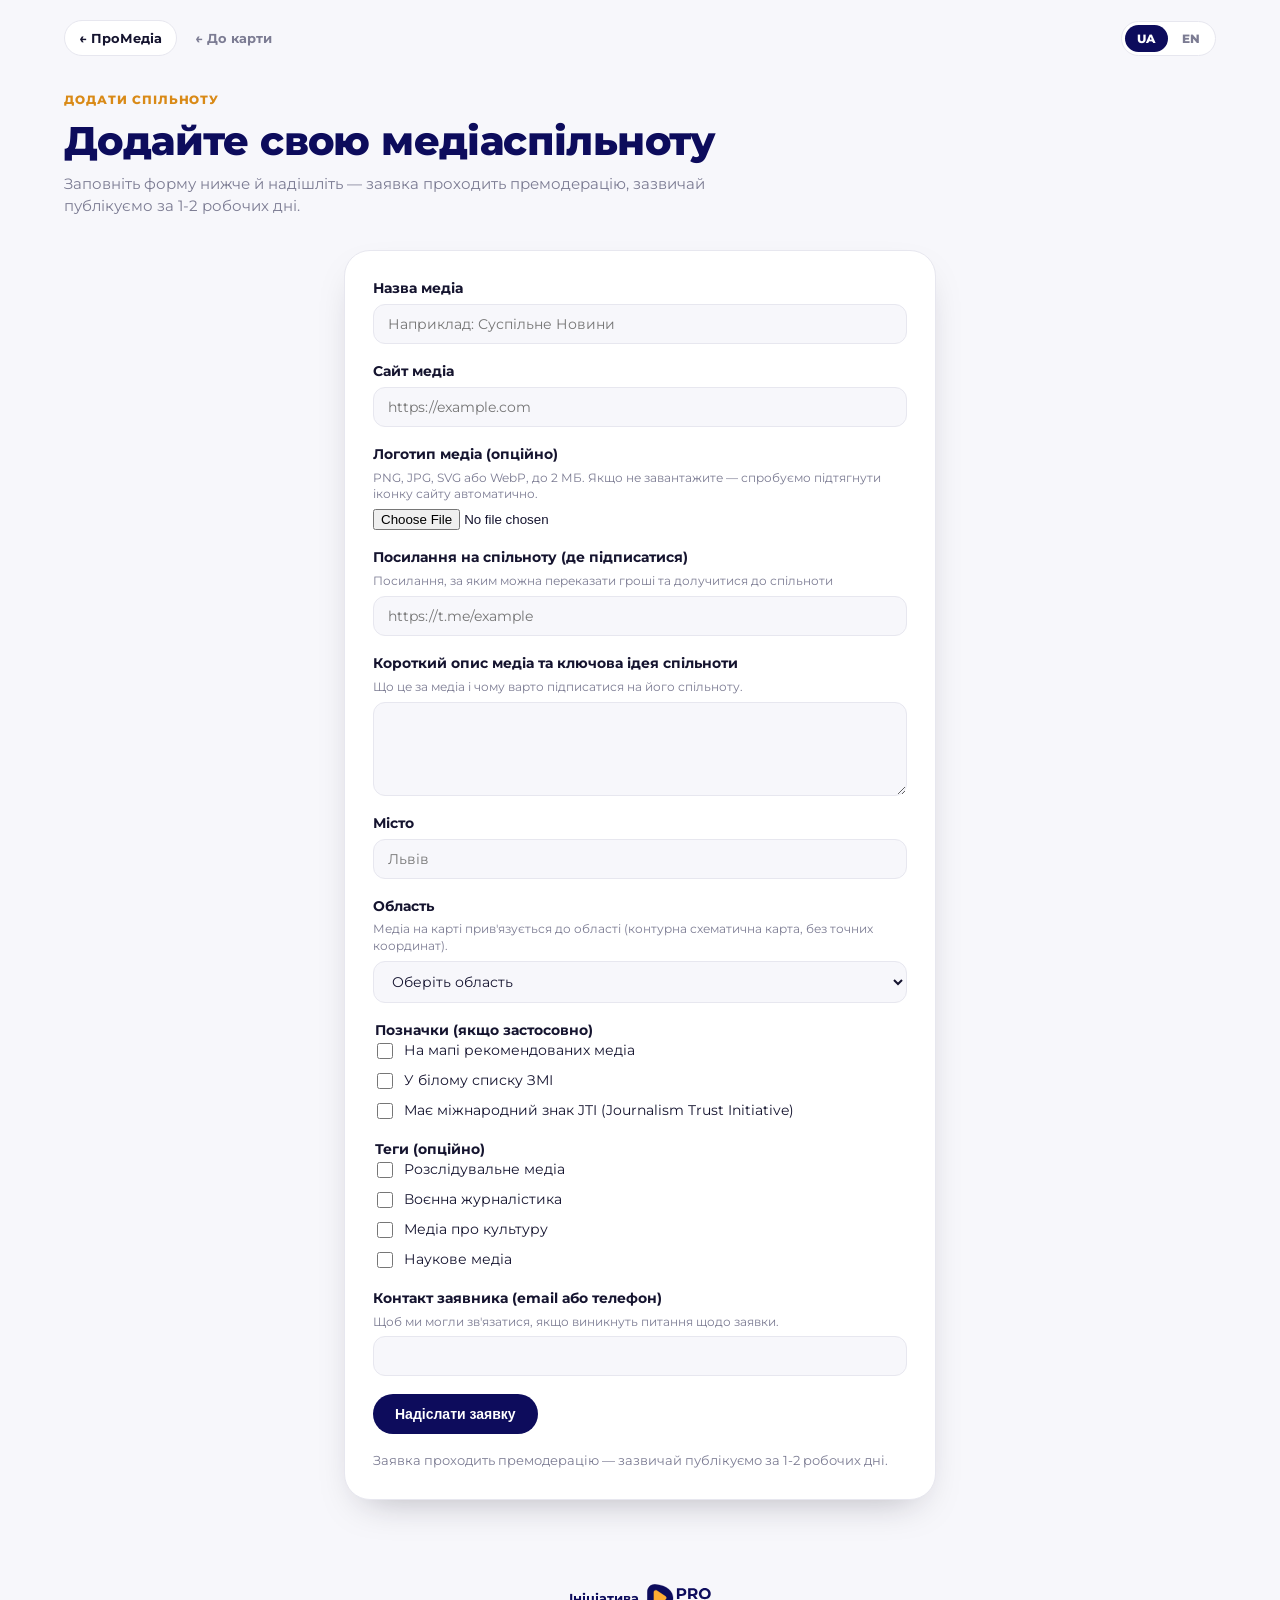
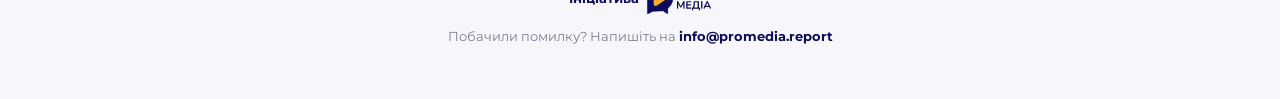
==== add/index.html @ c6864845 "Проставити «Зареєстроване» для 42 медіа й показати реєстраційні дані Звірка з файлом реєстру НРада с" ====
<!doctype html>
<html lang="uk">
<head>
<meta charset="utf-8" />
<meta name="viewport" content="width=device-width, initial-scale=1" />
<title data-i18n="addForm.title">Додайте свою медіаспільноту | ПроМедіа</title>
<meta name="description" content="Додайте медіаспільноту до каталогу медіаспільнот України." data-i18n-content="addForm.title" />
<meta property="og:type" content="website" />
<meta property="og:site_name" content="ПроМедіа" />
<meta property="og:url" content="https://communities.promedia.report/add/" />
<meta property="og:title" content="Додайте свою медіаспільноту | ПроМедіа" data-i18n-content="addForm.title" />
<meta property="og:description" content="Додайте медіаспільноту до каталогу медіаспільнот України." data-i18n-content="addForm.title" />
<meta property="og:image" content="https://communities.promedia.report/img/og-share.png" />
<meta property="og:image:width" content="1200" />
<meta property="og:image:height" content="630" />
<meta name="twitter:card" content="summary_large_image" />
<meta name="twitter:title" content="Додайте свою медіаспільноту | ПроМедіа" data-i18n-content="addForm.title" />
<meta name="twitter:image" content="https://communities.promedia.report/img/og-share.png" />
<link rel="icon" href="../favicon.svg" type="image/svg+xml" />
<link rel="stylesheet" href="../css/style.css?v=20260915b-registry" />
<!-- Google tag (gtag.js) -->
<script async src="https://www.googletagmanager.com/gtag/js?id=G-D8TM22QR9R"></script>
<script>
  window.dataLayer = window.dataLayer || [];
  function gtag(){dataLayer.push(arguments);}
  gtag('js', new Date());
  gtag('config', 'G-D8TM22QR9R');
</script>
</head>
<body>

<div class="utility-bar">
  <a class="home-btn" href="https://promedia.report" data-i18n="nav.promedia">← ПроМедіа</a>
  <a class="nav-link" href="../" data-i18n="addForm.backToMap">← До карти</a>
  <div class="lang-toggle" id="lang-toggle" role="group" aria-label="Language / Мова">
    <button class="lang-btn" data-lang="uk" type="button">UA</button>
    <button class="lang-btn" data-lang="en" type="button">EN</button>
  </div>
</div>

<section class="hero" id="top">
  <div class="eyebrow" data-i18n="addForm.eyebrow">Додати спільноту</div>
  <h1 data-i18n="addForm.title">Додайте свою медіаспільноту</h1>
  <p class="lede" data-i18n="addForm.lede">
    Заповніть форму нижче й надішліть — заявка проходить премодерацію, зазвичай публікуємо за 1-2 робочих дні.
  </p>
</section>

<section class="form-section">
  <form class="community-form" id="community-form" novalidate>

    <label class="form-field">
      <span data-i18n="addForm.name.label">Назва медіа</span>
      <input type="text" id="f-name" data-i18n-placeholder="addForm.name.placeholder" placeholder="Наприклад: Суспільне Новини" required />
    </label>

    <label class="form-field">
      <span data-i18n="addForm.website.label">Сайт медіа</span>
      <input type="url" id="f-website" data-i18n-placeholder="addForm.website.placeholder" placeholder="https://example.com" required />
    </label>

    <label class="form-field">
      <span data-i18n="addForm.logo.label">Логотип медіа (опційно)</span>
      <small data-i18n="addForm.logo.hint">PNG, JPG, SVG або WebP, до 2 МБ. Якщо не завантажите — спробуємо підтягнути іконку сайту автоматично.</small>
      <input type="file" id="f-logo" accept="image/png,image/jpeg,image/svg+xml,image/webp" />
    </label>

    <label class="form-field">
      <span data-i18n="addForm.communityUrl.label">Посилання на спільноту (де підписатися)</span>
      <small data-i18n="addForm.communityUrl.hint">Посилання, за яким можна переказати гроші та долучитися до спільноти</small>
      <input type="url" id="f-community-url" data-i18n-placeholder="addForm.communityUrl.placeholder" placeholder="https://t.me/example" required />
    </label>

    <label class="form-field">
      <span data-i18n="addForm.description.label">Короткий опис медіа та ключова ідея спільноти</span>
      <small data-i18n="addForm.description.hint">Що це за медіа і чому варто підписатися на його спільноту.</small>
      <textarea id="f-description" rows="4" required></textarea>
    </label>

    <label class="form-field">
      <span data-i18n="addForm.city.label">Місто</span>
      <input type="text" id="f-city" data-i18n-placeholder="addForm.city.placeholder" placeholder="Львів" required />
    </label>

    <label class="form-field">
      <span data-i18n="addForm.region.label">Область</span>
      <small data-i18n="addForm.region.hint">Медіа на карті прив'язується до області (контурна схематична карта, без точних координат).</small>
      <select class="select-input" id="f-region" required>
        <option value="" data-i18n="addForm.region.placeholder">Оберіть область</option>
      </select>
    </label>

    <fieldset class="form-field checkbox-group">
      <legend data-i18n="addForm.badgesLabel">Позначки (якщо застосовно)</legend>
      <label><input type="checkbox" id="f-badge-recommended" /> <span data-i18n="addForm.badgeRecommended">На мапі рекомендованих медіа</span></label>
      <label><input type="checkbox" id="f-badge-whitelist" /> <span data-i18n="addForm.badgeWhitelist">У білому списку ЗМІ</span></label>
      <label><input type="checkbox" id="f-badge-jti" /> <span data-i18n="addForm.badgeJti">Має міжнародний знак JTI (Journalism Trust Initiative)</span></label>
    </fieldset>

    <fieldset class="form-field checkbox-group">
      <legend data-i18n="addForm.tagsLabel">Теги (опційно)</legend>
      <label><input type="checkbox" id="f-tag-investigative" /> <span data-i18n="addForm.tagInvestigative">Розслідувальне медіа</span></label>
      <label><input type="checkbox" id="f-tag-war" /> <span data-i18n="addForm.tagWarJournalism">Воєнна журналістика</span></label>
      <label><input type="checkbox" id="f-tag-culture" /> <span data-i18n="addForm.tagCulture">Медіа про культуру</span></label>
      <label><input type="checkbox" id="f-tag-science" /> <span data-i18n="addForm.tagScience">Наукове медіа</span></label>
    </fieldset>

    <label class="form-field">
      <span data-i18n="addForm.contact.label">Контакт заявника (email або телефон)</span>
      <small data-i18n="addForm.contact.hint">Щоб ми могли зв'язатися, якщо виникнуть питання щодо заявки.</small>
      <input type="text" id="f-contact" />
    </label>

    <div class="honeypot-field" aria-hidden="true">
      <label>Company<input type="text" id="f-company" name="company" tabindex="-1" autocomplete="off" /></label>
    </div>

    <p class="form-error" id="form-error" data-i18n="addForm.requiredError" hidden>Заповніть, будь ласка, усі обов'язкові поля.</p>
    <p class="form-success" id="form-success" data-i18n="addForm.success" hidden>Дякуємо! Заявку надіслано, вона на розгляді модератора.</p>

    <button class="add-btn submit-btn" type="submit" id="submit-btn" data-i18n="addForm.submit">Надіслати заявку</button>
    <p class="form-note" data-i18n="addForm.note">Заявка проходить премодерацію — зазвичай публікуємо за 1-2 робочих дні.</p>
  </form>
</section>

<footer class="site-footer">
  <a class="footer-brand" href="https://promedia.report" target="_blank" rel="noopener">
    <span data-i18n="footer.initiative">Ініціатива</span>
    <img src="../img/promedia-wordmark.svg" alt="ГО «ПроМедіа»" class="footer-logo" data-i18n-alt="footer.wordmarkAlt" />
  </a>
  <p data-i18n-html="footer.reportErrorHtml">Побачили помилку? Напишіть на <a href="mailto:info@promedia.report">info@promedia.report</a></p>
</footer>

<script src="../js/i18n.js?v=20260915b-registry"></script>
<script src="../js/add-form.js"></script>
<script defer src="https://news.promedia.report/js/promedia-memorial-popup.js"></script>
</body>
</html>
---- css/style.css ----
@import url("https://fonts.googleapis.com/css2?family=Montserrat:ital,wght@0,400;0,500;0,600;0,700;0,800;1,400&family=Playfair+Display:ital,wght@0,500;0,600;0,700;0,900;1,600&display=swap");

:root {
  --ink: #0d0c5c;
  --ink-soft: #201e78;
  --paper: #f7f7fb;
  --card: #ffffff;
  --accent: #ffac33;
  --accent-dark: #d98a17;
  --accent-tint: #fff2dd;
  --text: #15142f;
  --muted: #7c7c93;
  --border: #e7e7ef;
  --green: #1c9a56;
  --green-tint: #e7f7ee;
  --blue: #2564c9;
  --blue-tint: #e8f0fd;
  --purple: #7a3fc9;
  --purple-tint: #f1e8fd;
  --teal: #0d8f8a;
  --teal-tint: #e2f5f4;
  --radius-lg: 26px;
  --radius-md: 18px;
  --radius-sm: 12px;
  --radius-pill: 999px;
  --shadow: 0 16px 40px -20px rgba(23, 19, 33, 0.35);
  --shadow-sm: 0 6px 18px -10px rgba(23, 19, 33, 0.22);
  --serif: "Playfair Display", Georgia, serif;
  --sans: "Montserrat", system-ui, -apple-system, "Segoe UI", sans-serif;
}

* { box-sizing: border-box; }

html, body {
  margin: 0;
  padding: 0;
  scroll-behavior: smooth;
}

body {
  background: var(--paper);
  color: var(--text);
  font-family: var(--sans);
  -webkit-font-smoothing: antialiased;
  line-height: 1.4;
}

a { color: inherit; }

/* ---------- utility bar ---------- */

.utility-bar {
  max-width: 1200px;
  margin: 0 auto;
  padding: 20px 24px 0;
  display: flex;
  align-items: center;
  gap: 14px;
  flex-wrap: wrap;
}

.home-btn {
  display: inline-flex;
  align-items: center;
  gap: 7px;
  border: 1.5px solid var(--border);
  background: var(--card);
  color: var(--text);
  text-decoration: none;
  font-weight: 700;
  font-size: 13px;
  padding: 8px 14px;
  border-radius: var(--radius-pill);
  transition: border-color .15s, color .15s;
}

.home-btn:hover { border-color: var(--ink); color: var(--ink); }

.add-btn {
  display: inline-flex;
  align-items: center;
  gap: 7px;
  border: none;
  background: var(--ink);
  color: #fff;
  text-decoration: none;
  font-weight: 700;
  font-size: 13px;
  padding: 9px 16px;
  border-radius: var(--radius-pill);
  transition: background .15s;
}

.add-btn:hover { background: var(--ink-soft); }

.nav-link {
  color: var(--muted);
  text-decoration: none;
  font-weight: 700;
  font-size: 13px;
  padding: 8px 4px;
  border-bottom: 1.5px solid transparent;
  transition: color .15s, border-color .15s;
}

.nav-link:hover { color: var(--ink); border-color: var(--ink); }

.lang-toggle {
  display: inline-flex;
  gap: 2px;
  background: var(--card);
  border: 1.5px solid var(--border);
  border-radius: var(--radius-pill);
  padding: 3px;
  margin-left: auto;
}

.lang-btn {
  border: none;
  background: transparent;
  color: var(--muted);
  font-family: inherit;
  font-weight: 800;
  font-size: 12px;
  letter-spacing: 0.02em;
  padding: 6px 12px;
  border-radius: var(--radius-pill);
  cursor: pointer;
  transition: background .15s, color .15s;
}

.lang-btn.active { background: var(--ink); color: #fff; }

.lang-btn:not(.active):hover { color: var(--ink); }

/* ---------- hero ---------- */

.hero {
  max-width: 1200px;
  margin: 0 auto;
  padding: 36px 24px 8px;
}

.eyebrow {
  font-size: 12px;
  font-weight: 800;
  letter-spacing: 0.08em;
  text-transform: uppercase;
  color: var(--accent-dark);
  margin-bottom: 10px;
}

h1 {
  font-family: var(--sans);
  font-size: clamp(28px, 4vw, 40px);
  font-weight: 800;
  line-height: 1.1;
  letter-spacing: -0.015em;
  color: var(--ink);
  margin: 0 0 10px;
}

.lede {
  max-width: 720px;
  color: var(--muted);
  font-size: 15px;
  line-height: 1.5;
  margin: 0;
}

.hero-stat {
  display: inline-block;
  margin: 14px 0 0;
  padding: 6px 14px;
  border-radius: 999px;
  background: var(--accent-tint);
  color: var(--accent-dark);
  font-size: 13px;
  font-weight: 700;
}

.badge-legend {
  display: flex;
  flex-wrap: wrap;
  gap: 6px 16px;
  margin: 10px 0 0;
}

.legend-item {
  display: inline-flex;
  align-items: center;
  gap: 2px;
  font-size: 12px;
  color: var(--muted);
}

.legend-filter-btn {
  display: inline-flex;
  align-items: center;
  gap: 5px;
  font: inherit;
  font-size: 12px;
  color: inherit;
  background: none;
  border: none;
  padding: 3px 8px;
  border-radius: var(--radius-pill);
  cursor: pointer;
}

.legend-filter-btn:hover {
  background: var(--border);
}

.legend-filter-btn.active {
  background: var(--accent-tint);
  color: var(--accent-dark);
  font-weight: 700;
}

.legend-external {
  color: var(--muted);
  text-decoration: none;
  font-size: 11px;
  padding: 2px;
}

.legend-external:hover {
  color: var(--ink);
}

.legend-emoji {
  font-size: 14px;
}

/* ---------- explainer / FAQ ---------- */

.explainer {
  max-width: 1200px;
  margin: 32px auto 40px;
  padding: 0 24px;
}

.explainer h2 {
  font-family: var(--serif);
  font-weight: 700;
  font-size: 24px;
  color: var(--ink);
  margin: 0 0 16px;
}

.faq-list {
  display: flex;
  flex-direction: column;
  gap: 10px;
}

.faq-item {
  background: var(--card);
  border: 1.5px solid var(--border);
  border-radius: var(--radius-md);
  padding: 4px 20px;
}

.faq-item summary {
  padding: 14px 0;
  font-weight: 700;
  font-size: 14.5px;
  color: var(--text);
  cursor: pointer;
  list-style: none;
  display: flex;
  align-items: center;
  justify-content: space-between;
  gap: 12px;
}

.faq-item summary::-webkit-details-marker { display: none; }

.faq-item summary::after {
  content: "+";
  flex: 0 0 auto;
  font-size: 20px;
  font-weight: 400;
  color: var(--muted);
  transition: transform .15s;
}

.faq-item[open] summary::after { content: "−"; }

.faq-item summary:hover { color: var(--ink); }

.faq-item div {
  padding: 0 0 16px;
  color: var(--muted);
  font-size: 13.5px;
  line-height: 1.6;
}

.faq-item div a { color: var(--ink); text-decoration: underline; }

.faq-cta {
  display: inline-flex;
  margin: 0 0 16px;
  font-size: 12.5px;
  padding: 8px 16px;
}

/* ---------- community analysis tool ---------- */

.analysis-tool {
  max-width: 1200px;
  margin: 32px auto 0;
  padding: 0 24px;
}

.analysis-card {
  background: var(--card);
  border: 1.5px solid var(--border);
  border-radius: var(--radius-lg);
  box-shadow: var(--shadow);
  padding: 28px;
}

.analysis-head {
  display: flex;
  align-items: flex-start;
  justify-content: space-between;
  gap: 24px;
  margin-bottom: 22px;
}

.analysis-head h2 {
  font-family: var(--serif);
  font-weight: 700;
  font-size: 26px;
  color: var(--ink);
  margin: 0 0 8px;
}

.analysis-head p {
  max-width: 680px;
  color: var(--muted);
  font-size: 14px;
  line-height: 1.55;
  margin: 0;
}

.analysis-logo {
  flex: 0 0 auto;
  width: 148px;
  max-width: 30%;
  height: auto;
}

.analysis-form {
  display: flex;
  flex-direction: column;
  gap: 18px;
}

.analysis-grid {
  display: grid;
  grid-template-columns: 1fr;
  gap: 14px;
}

.analysis-field,
.analysis-question {
  display: flex;
  flex-direction: column;
  gap: 7px;
}

.analysis-field > span,
.analysis-question-text {
  font-weight: 700;
  color: var(--text);
}

.analysis-field > span {
  font-size: 13.5px;
}

.analysis-field input,
.analysis-question textarea {
  width: 100%;
  border: 1.5px solid var(--border);
  background: var(--paper);
  border-radius: var(--radius-sm);
  padding: 11px 14px;
  font-family: inherit;
  font-size: 14px;
  color: var(--text);
}

.analysis-field input:focus,
.analysis-question textarea:focus {
  outline: 2px solid var(--ink);
  outline-offset: 1px;
}

.analysis-question-list {
  display: grid;
  grid-template-columns: repeat(2, minmax(0, 1fr));
  gap: 14px;
}

.analysis-question {
  position: relative;
  min-width: 0;
  border: 1.5px solid var(--border);
  border-radius: var(--radius-md);
  padding: 18px;
  background: #fff;
}

.analysis-question-number {
  width: 28px;
  height: 28px;
  display: inline-flex;
  align-items: center;
  justify-content: center;
  background: var(--accent);
  color: var(--ink);
  border-radius: 50%;
  font-size: 13px;
  font-weight: 800;
}

.analysis-question-text {
  font-size: 13.5px;
  line-height: 1.45;
}

.analysis-question textarea {
  min-height: 130px;
  resize: vertical;
  line-height: 1.55;
}

.analysis-actions {
  display: flex;
  gap: 10px;
  flex-wrap: wrap;
  align-items: center;
}

.analysis-actions button {
  cursor: pointer;
  font-family: inherit;
}

.analysis-action {
  margin: 0;
}

.analysis-primary-action {
  padding: 10px 18px;
}

.muted-action {
  color: var(--muted);
}

.analysis-status {
  margin: -4px 0 0;
  color: var(--muted);
  font-size: 12.5px;
  line-height: 1.5;
}

.analysis-status.is-error {
  color: #b3261e;
  font-weight: 700;
}

.analysis-status.is-success {
  color: var(--green);
  font-weight: 700;
}

@media (max-width: 760px) {
  .analysis-card { padding: 22px; }
  .analysis-head { flex-direction: column; }
  .analysis-logo { max-width: 170px; width: 48%; }
  .analysis-grid,
  .analysis-question-list { grid-template-columns: 1fr; }
}

/* ---------- controls ---------- */

.controls {
  max-width: 1200px;
  margin: 24px auto 0;
  padding: 0 24px;
  display: flex;
  gap: 12px;
  flex-wrap: wrap;
  align-items: center;
}

.search-input {
  flex: 1 1 240px;
  border: 1.5px solid var(--border);
  background: var(--card);
  border-radius: var(--radius-pill);
  padding: 10px 18px;
  font-family: inherit;
  font-size: 14px;
  color: var(--text);
}

.search-input:focus { outline: 2px solid var(--ink); outline-offset: 1px; }

.select-input {
  border: 1.5px solid var(--border);
  background: var(--card);
  border-radius: var(--radius-pill);
  padding: 10px 16px;
  font-family: inherit;
  font-size: 14px;
  color: var(--text);
  cursor: pointer;
}

.results-count {
  padding: 0 24px;
  max-width: 1200px;
  margin: 14px auto 0;
  font-size: 13px;
  color: var(--muted);
  font-weight: 600;
}

/* ---------- layout: map + list ---------- */

.catalog-layout {
  max-width: 1200px;
  margin: 16px auto 60px;
  padding: 0 24px;
  display: grid;
  grid-template-columns: minmax(0, 1fr) minmax(320px, 420px);
  gap: 20px;
  align-items: start;
}

@media (max-width: 880px) {
  .catalog-layout { grid-template-columns: 1fr; }
}

.oblast-map-wrap {
  position: sticky;
  top: 16px;
}

@media (max-width: 880px) {
  .oblast-map-wrap { position: static; }
}

.oblast-map {
  background: var(--card);
  border-radius: var(--radius-lg);
  box-shadow: var(--shadow);
  border: 1px solid var(--border);
  padding: 20px;
}

.oblast-map svg {
  width: 100%;
  height: auto;
  display: block;
}

path.oblast {
  fill: var(--border);
  stroke: var(--paper);
  stroke-width: 1.5;
  cursor: pointer;
  outline: none;
  transition: fill .15s;
}

path.oblast:hover { fill: var(--accent-tint); }

path.oblast.has-media { fill: var(--heat-fill, var(--blue-tint)); }

path.oblast.has-media:hover { fill: var(--accent-tint); }

path.oblast:focus-visible { stroke: var(--ink); stroke-width: 2.5; }

path.oblast.pulse { fill: var(--accent); }

path.oblast.active,
path.oblast.has-media.active,
path.oblast.active:hover,
path.oblast.has-media.active:hover {
  fill: var(--ink);
}

.oblast-badge {
  pointer-events: none;
}

.oblast-badge-bg {
  fill: #fff;
  stroke: var(--border);
  stroke-width: 1px;
  filter: drop-shadow(0 2px 4px rgba(13, 12, 92, .22));
}

text.oblast-count {
  font-family: var(--sans);
  font-weight: 800;
  font-size: 15px;
  fill: var(--text);
  text-anchor: middle;
  dominant-baseline: central;
  pointer-events: none;
}

.map-hint {
  margin: 10px 4px 0;
  font-size: 12px;
  color: var(--muted);
  text-align: center;
}

.map-legend {
  display: flex;
  align-items: center;
  gap: 8px;
  margin: 14px 4px 0;
}

.map-legend-label {
  font-size: 11px;
  font-weight: 600;
  color: var(--muted);
  white-space: nowrap;
}

.map-legend-bar {
  flex: 1;
  height: 8px;
  border-radius: var(--radius-pill);
  background: linear-gradient(
    to right,
    #cde2fb, #b7d3f6, #9ec5f4, #86b6ef, #6da7ec, #5598e7,
    #3987e5, #2a78d6, #256abf, #1c5cab, #184f95, #104281, #0d366b
  );
}

.card-list {
  display: flex;
  flex-direction: column;
  gap: 12px;
  max-height: 560px;
  overflow-y: auto;
  padding-right: 4px;
}

@media (max-width: 880px) {
  .card-list { max-height: none; overflow-y: visible; }
}

.media-card {
  background: var(--card);
  border: 1.5px solid var(--border);
  border-radius: var(--radius-md);
  padding: 16px 18px;
  cursor: pointer;
  transition: border-color .15s, box-shadow .15s, transform .1s;
}

.media-card:hover, .media-card.active {
  border-color: var(--ink);
  box-shadow: var(--shadow-sm);
}

.media-card-top {
  display: flex;
  justify-content: flex-start;
  align-items: flex-start;
  gap: 10px;
}

.media-logo {
  width: 32px;
  height: 32px;
  border-radius: var(--radius-sm);
  border: 1px solid var(--border);
  object-fit: contain;
  background: #fff;
  flex: 0 0 auto;
}

.media-card h3 {
  font-family: var(--serif);
  font-size: 18px;
  margin: 0 0 4px;
  color: var(--ink);
}

.media-card h3 a {
  color: inherit;
  text-decoration: none;
}

.media-card h3 a:hover {
  text-decoration: underline;
}

.media-card .location {
  font-size: 12px;
  color: var(--muted);
  font-weight: 600;
}

.media-card p.desc {
  font-size: 13.5px;
  color: var(--text);
  margin: 8px 0;
}

.media-card p.idea {
  font-size: 13px;
  color: var(--muted);
  margin: 0 0 10px;
  font-style: italic;
}

.badge-row {
  display: flex;
  gap: 6px;
  flex-wrap: wrap;
  margin-bottom: 10px;
}

.badge {
  display: inline-flex;
  align-items: center;
  gap: 4px;
  font-size: 11px;
  font-weight: 800;
  padding: 4px 9px;
  border-radius: var(--radius-pill);
  text-decoration: none;
}

a.badge:hover {
  filter: brightness(0.95);
}

.badge.recommended { background: var(--blue-tint); color: var(--blue); }
.badge.whitelist { background: var(--green-tint); color: var(--green); }
.badge.jti { background: var(--purple-tint); color: var(--purple); }
.badge.registered { background: var(--teal-tint); color: var(--teal); }
.badge.tag { background: var(--border); color: var(--text); }
.tag-icon { vertical-align: -1px; flex-shrink: 0; }
.badge.example { background: var(--accent-tint); color: var(--accent-dark); }

.card-links {
  display: flex;
  gap: 10px;
}

.card-links a {
  font-size: 12.5px;
  font-weight: 700;
  text-decoration: none;
  border: 1.5px solid var(--border);
  border-radius: var(--radius-pill);
  padding: 6px 12px;
  transition: border-color .15s, color .15s;
}

.card-links a:hover { border-color: var(--ink); color: var(--ink); }

.card-links a.primary {
  background: var(--ink);
  color: #fff;
  border-color: var(--ink);
}

.card-links a.primary:hover { background: var(--ink-soft); color: #fff; }

.empty-state {
  text-align: center;
  color: var(--muted);
  padding: 40px 20px;
  font-size: 14px;
}

/* ---------- add-community CTA section ---------- */

.add-section {
  max-width: 1200px;
  margin: 0 auto 60px;
  padding: 0 24px;
}

.add-card {
  background: var(--ink);
  color: #fff;
  border-radius: var(--radius-lg);
  padding: 32px;
  display: flex;
  justify-content: space-between;
  align-items: center;
  gap: 24px;
  flex-wrap: wrap;
}

.add-card h2 {
  font-family: var(--serif);
  font-size: 24px;
  margin: 0 0 8px;
}

.add-card p {
  margin: 0;
  color: #c9c8e6;
  font-size: 14px;
  max-width: 520px;
}

.add-card .add-btn {
  margin-left: 0;
  background: var(--accent);
  color: var(--ink);
  padding: 12px 22px;
  font-size: 14px;
}

.add-card .add-btn:hover { background: #ffbb55; }

/* ---------- footer ---------- */

.site-footer {
  max-width: 1200px;
  margin: 0 auto;
  padding: 24px 24px 40px;
  text-align: center;
  color: var(--muted);
  font-size: 12.5px;
  line-height: 1.6;
}

.site-footer a { color: var(--ink); font-weight: 700; text-decoration: none; }

.footer-brand {
  display: flex;
  align-items: center;
  justify-content: center;
  gap: 8px;
  margin-bottom: 10px;
  color: var(--muted);
  text-decoration: none;
  font-size: 12.5px;
  font-weight: 600;
}

.footer-brand:hover { color: var(--text); }

.footer-logo { height: 30px; width: auto; display: block; }

/* ---------- /add form ---------- */

.form-section {
  max-width: 640px;
  margin: 24px auto 60px;
  padding: 0 24px;
}

.community-form {
  background: var(--card);
  border: 1.5px solid var(--border);
  border-radius: var(--radius-lg);
  box-shadow: var(--shadow);
  padding: 28px;
  display: flex;
  flex-direction: column;
  gap: 18px;
}

.form-field {
  display: flex;
  flex-direction: column;
  gap: 6px;
}

.form-field > span, .form-field legend {
  font-weight: 700;
  font-size: 13.5px;
  color: var(--text);
}

.form-field small {
  color: var(--muted);
  font-size: 12px;
  line-height: 1.4;
}

.form-field input[type="text"],
.form-field input[type="url"],
.form-field textarea,
.form-field select {
  border: 1.5px solid var(--border);
  background: var(--paper);
  border-radius: var(--radius-sm);
  padding: 10px 14px;
  font-family: inherit;
  font-size: 14px;
  color: var(--text);
}

.form-field textarea { resize: vertical; }

.form-field input:focus,
.form-field textarea:focus,
.form-field select:focus {
  outline: 2px solid var(--ink);
  outline-offset: 1px;
}

.badges-hint {
  margin: -6px 0 0;
  font-size: 12.5px;
  color: var(--muted);
  background: var(--accent-tint);
  border-radius: var(--radius-sm);
  padding: 10px 14px;
}

.checkbox-group {
  border: none;
  padding: 0;
  margin: 0;
  gap: 8px !important;
}

.checkbox-group label {
  display: flex;
  flex-direction: row;
  align-items: center;
  gap: 8px;
  font-weight: 400;
  font-size: 13.5px;
  color: var(--text);
  cursor: pointer;
}

.checkbox-group input[type="checkbox"] {
  width: 16px;
  height: 16px;
  accent-color: var(--ink);
  flex: 0 0 auto;
}

.honeypot-field {
  position: absolute;
  left: -9999px;
  width: 1px;
  height: 1px;
  overflow: hidden;
}

.form-error {
  color: #b3261e;
  font-weight: 700;
  font-size: 13px;
  margin: 0;
}

.form-success {
  color: var(--green);
  font-weight: 700;
  font-size: 13px;
  margin: 0;
}

.submit-btn {
  align-self: flex-start;
  border: none;
  cursor: pointer;
  font-size: 14px;
  padding: 12px 22px;
}

.form-note {
  margin: 0;
  font-size: 12.5px;
  color: var(--muted);
  line-height: 1.5;
}

.form-note-highlight {
  color: var(--accent-dark);
  font-weight: 600;
}

/* ---------- /admin ---------- */

.admin-section {
  max-width: 900px;
  margin: 24px auto 0;
  padding: 0 24px;
}

.admin-section:last-of-type { margin-bottom: 60px; }

.admin-section h2 {
  font-family: var(--serif);
  font-weight: 700;
  font-size: 20px;
  color: var(--ink);
  margin: 0 0 14px;
}

.admin-list {
  display: flex;
  flex-direction: column;
  gap: 12px;
  margin-bottom: 8px;
}

.admin-card {
  background: var(--card);
  border: 1.5px solid var(--border);
  border-radius: var(--radius-md);
  padding: 16px 18px;
}

.admin-card-top {
  display: flex;
  justify-content: space-between;
  align-items: center;
  gap: 10px;
}

.admin-card h3 {
  font-family: var(--serif);
  font-size: 17px;
  margin: 0;
  color: var(--ink);
}

.status-pill {
  font-size: 11px;
  font-weight: 800;
  padding: 4px 10px;
  border-radius: var(--radius-pill);
  white-space: nowrap;
}

.status-pill.status-pending { background: var(--accent-tint); color: var(--accent-dark); }
.status-pill.status-approved { background: var(--green-tint); color: var(--green); }
.status-pill:not(.status-pending):not(.status-approved) { background: var(--border); color: var(--muted); }

.admin-card .location {
  font-size: 12px;
  color: var(--muted);
  font-weight: 600;
  margin-top: 4px;
}

.admin-card .desc {
  font-size: 13.5px;
  margin: 8px 0;
}

.admin-card .card-links {
  font-size: 12.5px;
  margin-bottom: 10px;
}

.admin-card .card-links a {
  color: var(--ink);
  text-decoration: underline;
  margin-right: 12px;
}

.edit-btn {
  font-size: 12.5px;
  padding: 8px 16px;
}

.admin-auth {
  display: flex;
  align-items: center;
  gap: 12px;
  flex-wrap: wrap;
  margin-top: 14px;
  padding: 12px 16px;
  background: var(--card);
  border: 1.5px solid var(--border);
  border-radius: var(--radius-md);
}

.admin-auth label {
  display: flex;
  align-items: center;
  gap: 8px;
  font-size: 13px;
  font-weight: 600;
}

.admin-auth input[type="password"] {
  font-family: inherit;
  font-size: 13px;
  padding: 6px 10px;
  border: 1.5px solid var(--border);
  border-radius: var(--radius-sm, 6px);
  min-width: 180px;
}

.admin-auth-status {
  font-size: 12.5px;
  color: var(--green);
  font-weight: 700;
}

.admin-actions {
  display: flex;
  gap: 8px;
  flex-wrap: wrap;
  margin-bottom: 10px;
}

.admin-action-btn {
  font-family: inherit;
  font-size: 12.5px;
  font-weight: 700;
  padding: 7px 14px;
  border-radius: var(--radius-pill);
  border: none;
  cursor: pointer;
}

.admin-action-btn.approve { background: var(--green-tint); color: var(--green); }
.admin-action-btn.deactivate { background: var(--accent-tint); color: var(--accent-dark); }
.admin-action-btn.reject { background: var(--border); color: var(--text); }

.admin-action-btn:disabled {
  opacity: 0.5;
  cursor: default;
}

/* ---------- /media detail page ---------- */

.media-section {
  max-width: 720px;
  margin: 40px auto 60px;
  padding: 0 24px;
}

.media-detail-card {
  background: var(--card);
  border: 1.5px solid var(--border);
  border-radius: var(--radius-md);
  padding: 28px 30px;
}

.media-detail-top {
  display: flex;
  gap: 16px;
  align-items: flex-start;
  margin-bottom: 4px;
}

.media-detail-logo {
  width: 64px;
  height: 64px;
  border-radius: var(--radius-sm);
  border: 1px solid var(--border);
  object-fit: contain;
  background: #fff;
  flex: 0 0 auto;
}

.media-detail-card h1 {
  font-family: var(--serif);
  font-size: 26px;
  margin: 0 0 4px;
  color: var(--ink);
}

.registry-info {
  margin-top: 20px;
  padding-top: 16px;
  border-top: 1.5px solid var(--border);
}

.registry-info h2 {
  font-family: var(--sans);
  font-weight: 700;
  font-size: 12px;
  letter-spacing: 0.04em;
  text-transform: uppercase;
  color: var(--muted);
  margin: 0 0 10px;
}

.registry-row {
  display: flex;
  gap: 8px;
  font-size: 13px;
  line-height: 1.5;
  padding: 3px 0;
}

.registry-label {
  color: var(--muted);
  flex: 0 0 auto;
  min-width: 160px;
}

.registry-value {
  color: var(--text);
  word-break: break-word;
}

.registry-source {
  display: inline-block;
  margin-top: 8px;
  font-size: 12.5px;
  font-weight: 700;
  color: var(--teal);
  text-decoration: none;
}

.registry-source:hover {
  text-decoration: underline;
}

.media-news {
  background: var(--card);
  border: 1.5px solid var(--border);
  border-radius: var(--radius-md);
  padding: 22px 30px 26px;
  margin-top: 18px;
}

.media-news h2 {
  font-family: var(--serif);
  font-size: 18px;
  margin: 0 0 12px;
  color: var(--ink);
}

.media-news-list {
  list-style: none;
  margin: 0;
  padding: 0;
  display: flex;
  flex-direction: column;
  gap: 10px;
}

.media-news-item a {
  color: var(--text);
  text-decoration: none;
  font-weight: 600;
  font-size: 14.5px;
  line-height: 1.4;
}

.media-news-item a:hover {
  color: var(--ink);
  text-decoration: underline;
}

/* ---------- /research page ---------- */

.research-section {
  max-width: 960px;
  margin: 20px auto 60px;
  padding: 0 24px;
}

.research-fallback {
  text-align: center;
  font-size: 12.5px;
  color: var(--muted);
  margin-top: 10px;
}

.research-fallback a {
  color: var(--ink);
  font-weight: 700;
}
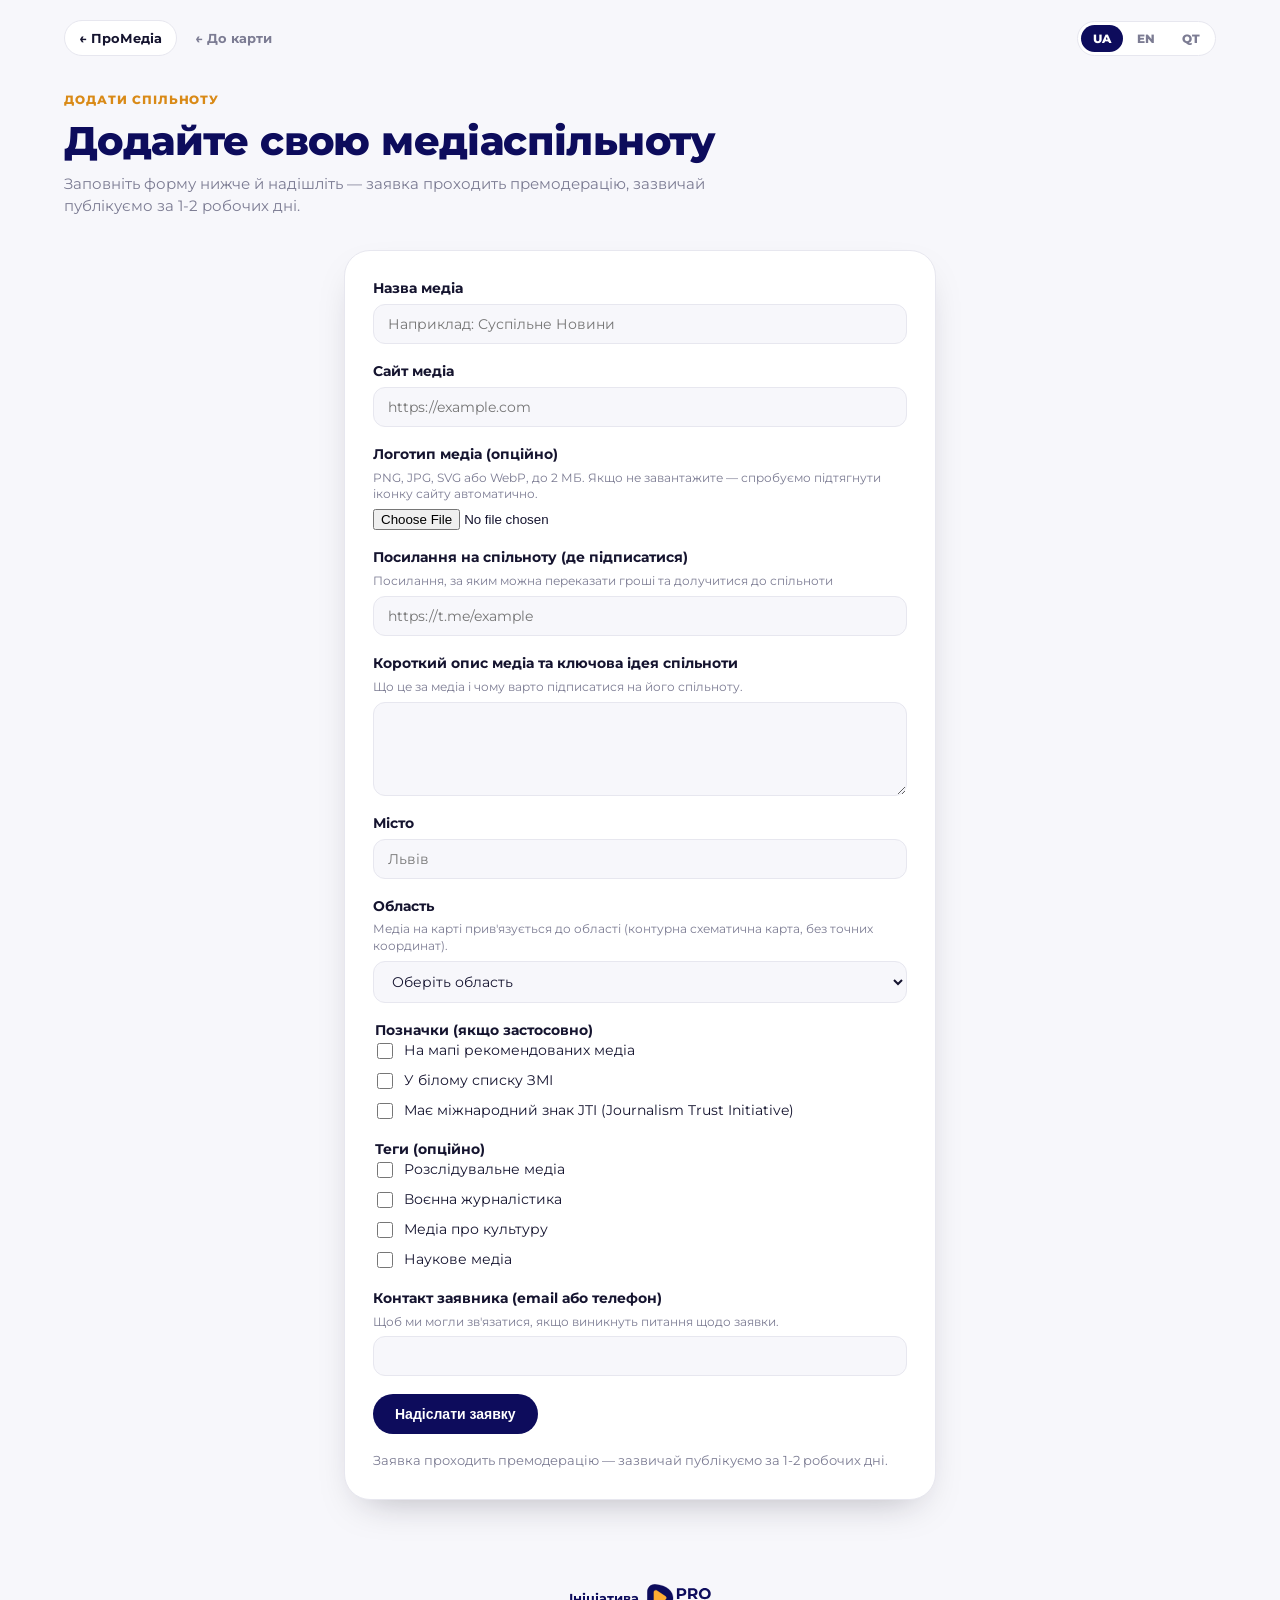
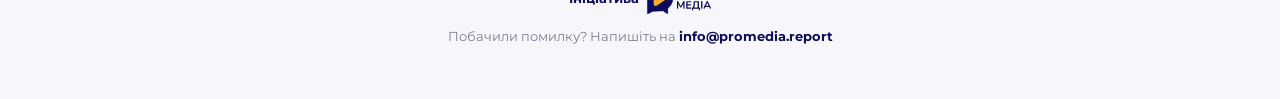
==== commit cd7f5233: "Add Crimean Tatar (Latin) version of the communities catalog - New crh dictionary in js/i18n.js and " ====
--- a/add/index.html
+++ b/add/index.html
@@ -16,8 +16,8 @@
 <meta name="twitter:card" content="summary_large_image" />
 <meta name="twitter:title" content="Додайте свою медіаспільноту | ПроМедіа" data-i18n-content="addForm.title" />
 <meta name="twitter:image" content="https://communities.promedia.report/img/og-share.png" />
-<link rel="icon" href="../favicon.svg" type="image/svg+xml" />
-<link rel="stylesheet" href="../css/style.css?v=20260915b-registry" />
+<link rel="icon" href="../favicon.png" type="image/png" />
+<link rel="stylesheet" href="../css/style.css?v=20261001-crh" />
 <!-- Google tag (gtag.js) -->
 <script async src="https://www.googletagmanager.com/gtag/js?id=G-D8TM22QR9R"></script>
 <script>
@@ -31,10 +31,11 @@
 
 <div class="utility-bar">
   <a class="home-btn" href="https://promedia.report" data-i18n="nav.promedia">← ПроМедіа</a>
-  <a class="nav-link" href="../" data-i18n="addForm.backToMap">← До карти</a>
+  <a class="nav-link" href="../" data-lang-root data-i18n="addForm.backToMap">← До карти</a>
   <div class="lang-toggle" id="lang-toggle" role="group" aria-label="Language / Мова">
     <button class="lang-btn" data-lang="uk" type="button">UA</button>
     <button class="lang-btn" data-lang="en" type="button">EN</button>
+    <button class="lang-btn" data-lang="crh" type="button">QT</button>
   </div>
 </div>
 
@@ -131,7 +132,7 @@
   <p data-i18n-html="footer.reportErrorHtml">Побачили помилку? Напишіть на <a href="mailto:info@promedia.report">info@promedia.report</a></p>
 </footer>
 
-<script src="../js/i18n.js?v=20260915b-registry"></script>
+<script src="../js/i18n.js?v=20261001-crh"></script>
 <script src="../js/add-form.js"></script>
 <script defer src="https://news.promedia.report/js/promedia-memorial-popup.js"></script>
 </body>
--- a/css/style.css
+++ b/css/style.css
@@ -133,6 +133,58 @@
 
 .lang-btn:not(.active):hover { color: var(--ink); }
 
+/* ---------- ProMedia network navigation ---------- */
+
+.network-nav {
+  max-width: 1200px;
+  margin: 10px auto 0;
+  padding: 0 24px 10px;
+  display: flex;
+  align-items: center;
+  gap: 6px 18px;
+  border-bottom: 1px solid var(--border);
+  overflow-x: auto;
+  scrollbar-width: thin;
+}
+
+.network-link {
+  flex: 0 0 auto;
+  padding: 6px 0 9px;
+  border-bottom: 2px solid transparent;
+  color: var(--muted);
+  font-size: 12px;
+  font-weight: 800;
+  line-height: 1.2;
+  text-decoration: none;
+}
+
+.network-link:hover,
+.network-link.active { border-color: var(--accent); color: var(--ink); }
+.network-en { display: none; }
+html[lang="en"] .network-uk { display: none; }
+html[lang="en"] .network-en { display: inline; }
+.network-crh { display: none; }
+html[lang="crh"] .network-uk { display: none; }
+html[lang="crh"] .network-crh { display: inline; }
+
+.network-footer {
+  display: flex;
+  flex-wrap: wrap;
+  gap: 8px 18px;
+  margin-top: 20px;
+  padding-top: 18px;
+  border-top: 1px solid var(--border);
+}
+
+.network-footer a {
+  color: var(--muted);
+  font-size: 12px;
+  font-weight: 700;
+  text-decoration: none;
+}
+
+.network-footer a:hover { color: var(--ink); }
+
 /* ---------- hero ---------- */
 
 .hero {
@@ -1258,6 +1310,14 @@
   gap: 10px;
 }
 
+.media-news-date {
+  display: block;
+  font-size: 11.5px;
+  font-weight: 700;
+  color: var(--muted);
+  margin-bottom: 2px;
+}
+
 .media-news-item a {
   color: var(--text);
   text-decoration: none;
@@ -1290,3 +1350,8 @@
   color: var(--ink);
   font-weight: 700;
 }
+
+@media (max-width: 640px) {
+  .network-nav { padding-inline: 16px; gap: 6px 15px; }
+  .network-footer { gap: 8px 14px; }
+}
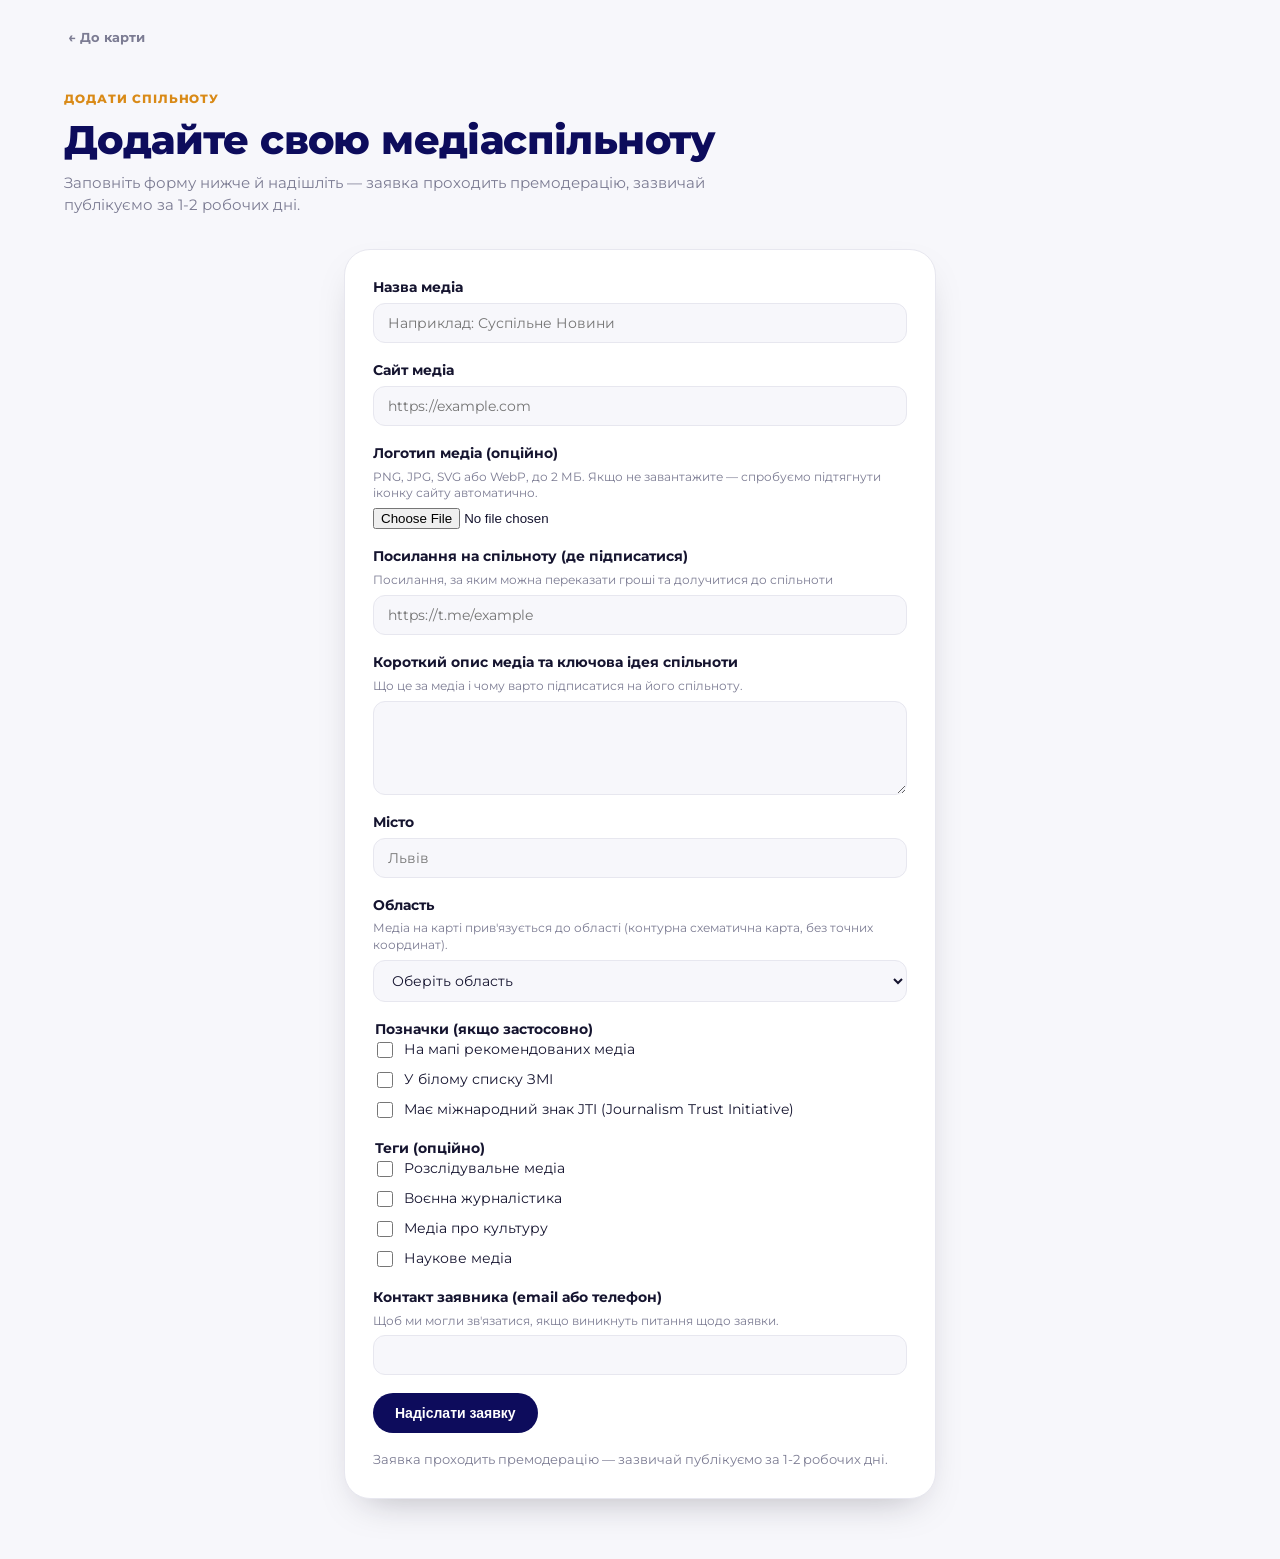
==== commit 25756c91: "Apply shared ProMedia header and footer" ====
--- a/add/index.html
+++ b/add/index.html
@@ -17,7 +17,7 @@
 <meta name="twitter:title" content="Додайте свою медіаспільноту | ПроМедіа" data-i18n-content="addForm.title" />
 <meta name="twitter:image" content="https://communities.promedia.report/img/og-share.png" />
 <link rel="icon" href="../favicon.png" type="image/png" />
-<link rel="stylesheet" href="../css/style.css?v=20261001-crh" />
+<link rel="stylesheet" href="../css/style.css?v=20261002-paths" />
 <!-- Google tag (gtag.js) -->
 <script async src="https://www.googletagmanager.com/gtag/js?id=G-D8TM22QR9R"></script>
 <script>
@@ -28,15 +28,12 @@
 </script>
 </head>
 <body>
+<promedia-global-header></promedia-global-header>
 
 <div class="utility-bar">
-  <a class="home-btn" href="https://promedia.report" data-i18n="nav.promedia">← ПроМедіа</a>
+  
   <a class="nav-link" href="../" data-lang-root data-i18n="addForm.backToMap">← До карти</a>
-  <div class="lang-toggle" id="lang-toggle" role="group" aria-label="Language / Мова">
-    <button class="lang-btn" data-lang="uk" type="button">UA</button>
-    <button class="lang-btn" data-lang="en" type="button">EN</button>
-    <button class="lang-btn" data-lang="crh" type="button">QT</button>
-  </div>
+  
 </div>
 
 <section class="hero" id="top">
@@ -124,16 +121,12 @@
   </form>
 </section>
 
-<footer class="site-footer">
-  <a class="footer-brand" href="https://promedia.report" target="_blank" rel="noopener">
-    <span data-i18n="footer.initiative">Ініціатива</span>
-    <img src="../img/promedia-wordmark.svg" alt="ГО «ПроМедіа»" class="footer-logo" data-i18n-alt="footer.wordmarkAlt" />
-  </a>
-  <p data-i18n-html="footer.reportErrorHtml">Побачили помилку? Напишіть на <a href="mailto:info@promedia.report">info@promedia.report</a></p>
-</footer>
 
-<script src="../js/i18n.js?v=20261001-crh"></script>
+
+<script src="../js/i18n.js?v=20261002-paths"></script>
 <script src="../js/add-form.js"></script>
 <script defer src="https://news.promedia.report/js/promedia-memorial-popup.js"></script>
+<promedia-global-footer></promedia-global-footer>
+<script defer src="https://news.promedia.report/js/promedia-global-shell.js"></script>
 </body>
 </html>
